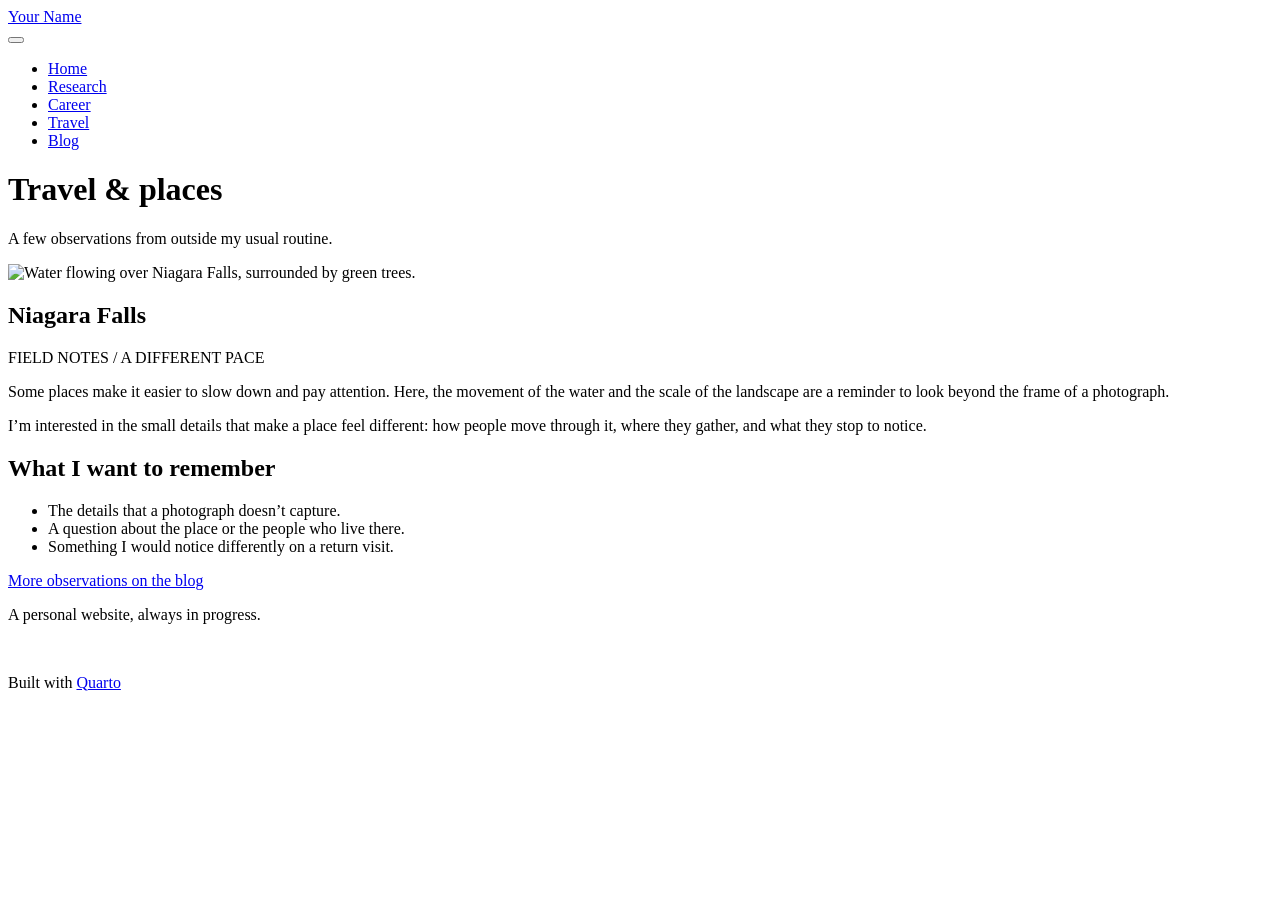
==== docs/experience.html @ 8e3be335 "Blog --> volunteering Travel --> leadership" ====
<!DOCTYPE html>
<html xmlns="http://www.w3.org/1999/xhtml" lang="en" xml:lang="en"><head>

<meta charset="utf-8">
<meta name="generator" content="quarto-1.10.18">

<meta name="viewport" content="width=device-width, initial-scale=1.0, user-scalable=yes">


<title>Travel &amp; places – Your Name</title>
<style>
/* Default styles provided by pandoc.
** See https://pandoc.org/MANUAL.html#variables-for-html for config info.
*/
span.smallcaps{font-variant: small-caps;}
div.columns{display: flex; gap: 1.5em;}
div.column{flex: auto;}
@media screen {
div.columns{gap: min(4vw, 1.5em);}
div.column{overflow-x: auto;}
}
div.hanging-indent{margin-left: 1.5em; text-indent: -1.5em;}
ul.task-list{list-style: none;}
ul.task-list li input[type="checkbox"] {
  width: 0.8em;
  margin: 0 0.8em 0.2em -1em; /* quarto-specific, see https://github.com/quarto-dev/quarto-cli/issues/4556 */ 
  vertical-align: middle;
}
</style>


<script src="site_libs/quarto-nav/quarto-nav.js"></script>
<script src="site_libs/quarto-nav/headroom.min.js"></script>
<script src="site_libs/clipboard/clipboard.min.js"></script>
<script src="site_libs/quarto-html/quarto.js" type="module"></script>
<script src="site_libs/quarto-html/tabsets/tabsets.js" type="module"></script>
<script src="site_libs/quarto-html/popper.min.js"></script>
<script src="site_libs/quarto-html/tippy.umd.min.js"></script>
<link href="site_libs/quarto-html/tippy.css" rel="stylesheet">
<link href="site_libs/quarto-html/quarto-syntax-highlighting-64a204ab8560d761af7679ceaba22944.css" rel="stylesheet" id="quarto-text-highlighting-styles">
<script src="site_libs/bootstrap/bootstrap.min.js"></script>
<link href="site_libs/bootstrap/bootstrap-icons.css" rel="stylesheet">
<link href="site_libs/bootstrap/bootstrap-705b020dde8fb86b14b8b2ad13792451.min.css" rel="stylesheet" append-hash="true" id="quarto-bootstrap" data-mode="light">
<script id="quarto-search-options" type="application/json">{
  "language": {
    "search-no-results-text": "No results",
    "search-matching-documents-text": "matching documents",
    "search-copy-link-title": "Copy link to search",
    "search-hide-matches-text": "Hide additional matches",
    "search-more-match-text": "more match in this document",
    "search-more-matches-text": "more matches in this document",
    "search-clear-button-title": "Clear",
    "search-text-placeholder": "",
    "search-detached-cancel-button-title": "Cancel",
    "search-submit-button-title": "Submit",
    "search-label": "Search"
  }
}</script>


<link rel="stylesheet" href="./_design/styles.css">
</head>

<body class="nav-fixed fullcontent quarto-light">

<div id="quarto-search-results"></div>
  <header id="quarto-header" class="headroom fixed-top">
    <nav class="navbar navbar-expand-lg " data-bs-theme="dark">
      <div class="navbar-container container-fluid">
      <div class="navbar-brand-container mx-auto">
    <a class="navbar-brand" href="./index.html">
    <span class="navbar-title">Your Name</span>
    </a>
  </div>
          <button class="navbar-toggler" type="button" data-bs-toggle="collapse" data-bs-target="#navbarCollapse" aria-controls="navbarCollapse" role="menu" aria-expanded="false" aria-label="Toggle navigation" onclick="if (window.quartoToggleHeadroom) { window.quartoToggleHeadroom(); }">
  <span class="navbar-toggler-icon"></span>
</button>
          <div class="collapse navbar-collapse" id="navbarCollapse">
            <ul class="navbar-nav navbar-nav-scroll me-auto">
  <li class="nav-item">
    <a class="nav-link" href="./index.html"> 
<span class="menu-text">Home</span></a>
  </li>  
  <li class="nav-item">
    <a class="nav-link" href="./research.html"> 
<span class="menu-text">Research</span></a>
  </li>  
  <li class="nav-item">
    <a class="nav-link" href="./career.html"> 
<span class="menu-text">Career</span></a>
  </li>  
  <li class="nav-item">
    <a class="nav-link active" href="./travel.html" aria-current="page"> 
<span class="menu-text">Travel</span></a>
  </li>  
  <li class="nav-item">
    <a class="nav-link" href="./blog.html"> 
<span class="menu-text">Blog</span></a>
  </li>  
</ul>
          </div> <!-- /navcollapse -->
            <div class="quarto-navbar-tools">
</div>
      </div> <!-- /container-fluid -->
    </nav>
</header>
<!-- content -->
<div id="quarto-content" class="quarto-container page-columns page-rows-contents page-layout-article page-navbar">
<!-- sidebar -->
<!-- margin-sidebar -->
    
<!-- main -->
<main class="content" id="quarto-document-content">

<header id="title-block-header" class="quarto-title-block default">
<div class="quarto-title">
<h1 class="title">Travel &amp; places</h1>
<p class="subtitle lead">A few observations from outside my usual routine.</p>
</div>



<div class="quarto-title-meta">

    
  
    
  </div>
  


</header>


<!-- TRAVEL: replace the image, location, and short reflection with your own. -->
<p><img src="images/travel.jpg" class="travel-photo img-fluid" alt="Water flowing over Niagara Falls, surrounded by green trees."></p>
<section id="niagara-falls" class="level2">
<h2 data-anchor-id="niagara-falls">Niagara Falls</h2>
<p><span class="project-label">FIELD NOTES / A DIFFERENT PACE</span></p>
<p>Some places make it easier to slow down and pay attention. Here, the movement of the water and the scale of the landscape are a reminder to look beyond the frame of a photograph.</p>
<p>I’m interested in the small details that make a place feel different: how people move through it, where they gather, and what they stop to notice.</p>
</section>
<section id="what-i-want-to-remember" class="level2">
<h2 data-anchor-id="what-i-want-to-remember">What I want to remember</h2>
<ul>
<li>The details that a photograph doesn’t capture.</li>
<li>A question about the place or the people who live there.</li>
<li>Something I would notice differently on a return visit.</li>
</ul>
<!-- Add another place by copying the image and heading pattern above. -->
<p><a href="./blog.html">More observations on the blog</a></p>


</section>

</main> <!-- /main -->
<script id="quarto-html-after-body" type="application/javascript">
  window.document.addEventListener("DOMContentLoaded", function (event) {
    const isCodeAnnotation = (el) => {
      for (const clz of el.classList) {
        if (clz.startsWith('code-annotation-')) {                     
          return true;
        }
      }
      return false;
    }
    const onCopySuccess = function(e) {
      // button target
      const button = e.trigger;
      // don't keep focus
      button.blur();
      // flash "checked"
      button.classList.add('code-copy-button-checked');
      var currentTitle = button.getAttribute("title");
      button.setAttribute("title", "Copied!");
      let tooltip;
      if (window.bootstrap) {
        button.setAttribute("data-bs-toggle", "tooltip");
        button.setAttribute("data-bs-placement", "left");
        button.setAttribute("data-bs-title", "Copied!");
        tooltip = new bootstrap.Tooltip(button, 
          { trigger: "manual", 
            customClass: "code-copy-button-tooltip",
            offset: [0, -8]});
        tooltip.show();    
      }
      setTimeout(function() {
        if (tooltip) {
          tooltip.hide();
          button.removeAttribute("data-bs-title");
          button.removeAttribute("data-bs-toggle");
          button.removeAttribute("data-bs-placement");
        }
        button.setAttribute("title", currentTitle);
        button.classList.remove('code-copy-button-checked');
      }, 1000);
      // clear code selection
      e.clearSelection();
    }
    const getTextToCopy = function(trigger) {
      const outerScaffold = trigger.parentElement.cloneNode(true);
      const codeEl = outerScaffold.querySelector('code');
      for (const childEl of codeEl.children) {
        if (isCodeAnnotation(childEl)) {
          childEl.remove();
        }
      }
      return codeEl.innerText;
    }
    const clipboard = new window.ClipboardJS('.code-copy-button:not([data-in-quarto-modal])', {
      text: getTextToCopy
    });
    clipboard.on('success', onCopySuccess);
    if (window.document.getElementById('quarto-embedded-source-code-modal')) {
      const clipboardModal = new window.ClipboardJS('.code-copy-button[data-in-quarto-modal]', {
        text: getTextToCopy,
        container: window.document.getElementById('quarto-embedded-source-code-modal')
      });
      clipboardModal.on('success', onCopySuccess);
    }
      var localhostRegex = new RegExp(/^(?:http|https):\/\/localhost\:?[0-9]*\//);
      var mailtoRegex = new RegExp(/^mailto:/);
        var filterRegex = new RegExp('/' + window.location.host + '/');
      var isInternal = (href) => {
          return filterRegex.test(href) || localhostRegex.test(href) || mailtoRegex.test(href);
      }
      // Inspect non-navigation links and adorn them if external
     var links = window.document.querySelectorAll('a[href]:not(.nav-link):not(.navbar-brand):not(.toc-action):not(.sidebar-link):not(.sidebar-item-toggle):not(.pagination-link):not(.no-external):not([aria-hidden]):not(.dropdown-item):not(.quarto-navigation-tool):not(.about-link)');
      for (var i=0; i<links.length; i++) {
        const link = links[i];
        if (!isInternal(link.href)) {
          // undo the damage that might have been done by quarto-nav.js in the case of
          // links that we want to consider external
          if (link.dataset.originalHref !== undefined) {
            link.href = link.dataset.originalHref;
          }
            // target, if specified
            link.setAttribute("target", "_blank");
            if (link.getAttribute("rel") === null) {
              link.setAttribute("rel", "noopener");
            }
        }
      }
    function tippyHover(el, contentFn, onTriggerFn, onUntriggerFn) {
      const config = {
        allowHTML: true,
        maxWidth: 500,
        delay: 100,
        arrow: false,
        appendTo: function(el) {
            return el.parentElement;
        },
        interactive: true,
        interactiveBorder: 10,
        theme: 'quarto',
        placement: 'bottom-start',
      };
      if (contentFn) {
        config.content = contentFn;
      }
      if (onTriggerFn) {
        config.onTrigger = onTriggerFn;
      }
      if (onUntriggerFn) {
        config.onUntrigger = onUntriggerFn;
      }
      window.tippy(el, config); 
    }
    const noterefs = window.document.querySelectorAll('a[role="doc-noteref"]');
    for (var i=0; i<noterefs.length; i++) {
      const ref = noterefs[i];
      tippyHover(ref, function() {
        // use id or data attribute instead here
        let href = ref.getAttribute('data-footnote-href') || ref.getAttribute('href');
        try { href = new URL(href).hash; } catch {}
        const id = href.replace(/^#\/?/, "");
        const note = window.document.getElementById(id);
        if (note) {
          return note.innerHTML;
        } else {
          return "";
        }
      });
    }
    const xrefs = window.document.querySelectorAll('a.quarto-xref');
    const processXRef = (id, note) => {
      // Strip column container classes
      const stripColumnClz = (el) => {
        el.classList.remove("page-full", "page-columns");
        if (el.children) {
          for (const child of el.children) {
            stripColumnClz(child);
          }
        }
      }
      stripColumnClz(note)
      if (id === null || id.startsWith('sec-')) {
        // Special case sections, only their first couple elements
        const container = document.createElement("div");
        if (note.children && note.children.length > 2) {
          container.appendChild(note.children[0].cloneNode(true));
          for (let i = 1; i < note.children.length; i++) {
            const child = note.children[i];
            if (child.tagName === "P" && child.innerText === "") {
              continue;
            } else {
              container.appendChild(child.cloneNode(true));
              break;
            }
          }
          if (window.Quarto?.typesetMath) {
            window.Quarto.typesetMath(container);
          }
          return container.innerHTML
        } else {
          if (window.Quarto?.typesetMath) {
            window.Quarto.typesetMath(note);
          }
          return note.innerHTML;
        }
      } else {
        // Remove any anchor links if they are present
        const anchorLink = note.querySelector('a.anchorjs-link');
        if (anchorLink) {
          anchorLink.remove();
        }
        if (window.Quarto?.typesetMath) {
          window.Quarto.typesetMath(note);
        }
        if (note.classList.contains("callout")) {
          return note.outerHTML;
        } else {
          return note.innerHTML;
        }
      }
    }
    for (var i=0; i<xrefs.length; i++) {
      const xref = xrefs[i];
      tippyHover(xref, undefined, function(instance) {
        instance.disable();
        let url = xref.getAttribute('href');
        let hash = undefined; 
        if (url.startsWith('#')) {
          hash = url;
        } else {
          try { hash = new URL(url).hash; } catch {}
        }
        if (hash) {
          const id = hash.replace(/^#\/?/, "");
          const note = window.document.getElementById(id);
          if (note !== null) {
            try {
              const html = processXRef(id, note.cloneNode(true));
              instance.setContent(html);
            } finally {
              instance.enable();
              instance.show();
            }
          } else {
            // See if we can fetch this
            fetch(url.split('#')[0])
            .then(res => res.text())
            .then(html => {
              const parser = new DOMParser();
              const htmlDoc = parser.parseFromString(html, "text/html");
              const note = htmlDoc.getElementById(id);
              if (note !== null) {
                const html = processXRef(id, note);
                instance.setContent(html);
              } 
            }).finally(() => {
              instance.enable();
              instance.show();
            });
          }
        } else {
          // See if we can fetch a full url (with no hash to target)
          // This is a special case and we should probably do some content thinning / targeting
          fetch(url)
          .then(res => res.text())
          .then(html => {
            const parser = new DOMParser();
            const htmlDoc = parser.parseFromString(html, "text/html");
            const note = htmlDoc.querySelector('main.content');
            if (note !== null) {
              // This should only happen for chapter cross references
              // (since there is no id in the URL)
              // remove the first header
              if (note.children.length > 0 && note.children[0].tagName === "HEADER") {
                note.children[0].remove();
              }
              const html = processXRef(null, note);
              instance.setContent(html);
            } 
          }).finally(() => {
            instance.enable();
            instance.show();
          });
        }
      }, function(instance) {
      });
    }
        let selectedAnnoteEl;
        const selectorForAnnotation = ( cell, annotation) => {
          let cellAttr = 'data-code-cell="' + cell + '"';
          let lineAttr = 'data-code-annotation="' +  annotation + '"';
          const selector = 'span[' + cellAttr + '][' + lineAttr + ']';
          return selector;
        }
        const selectCodeLines = (annoteEl) => {
          const doc = window.document;
          const targetCell = annoteEl.getAttribute("data-target-cell");
          const targetAnnotation = annoteEl.getAttribute("data-target-annotation");
          const annoteSpan = window.document.querySelector(selectorForAnnotation(targetCell, targetAnnotation));
          const lines = annoteSpan.getAttribute("data-code-lines").split(",");
          const lineIds = lines.map((line) => {
            return targetCell + "-" + line;
          })
          let top = null;
          let height = null;
          let parent = null;
          if (lineIds.length > 0) {
              //compute the position of the single el (top and bottom and make a div)
              const el = window.document.getElementById(lineIds[0]);
              top = el.offsetTop;
              height = el.offsetHeight;
              parent = el.parentElement.parentElement;
            if (lineIds.length > 1) {
              const lastEl = window.document.getElementById(lineIds[lineIds.length - 1]);
              const bottom = lastEl.offsetTop + lastEl.offsetHeight;
              height = bottom - top;
            }
            if (top !== null && height !== null && parent !== null) {
              // cook up a div (if necessary) and position it 
              let div = window.document.getElementById("code-annotation-line-highlight");
              if (div === null) {
                div = window.document.createElement("div");
                div.setAttribute("id", "code-annotation-line-highlight");
                div.style.position = 'absolute';
                parent.appendChild(div);
              }
              div.style.top = top - 2 + "px";
              div.style.height = height + 4 + "px";
              div.style.left = 0;
              let gutterDiv = window.document.getElementById("code-annotation-line-highlight-gutter");
              if (gutterDiv === null) {
                gutterDiv = window.document.createElement("div");
                gutterDiv.setAttribute("id", "code-annotation-line-highlight-gutter");
                gutterDiv.style.position = 'absolute';
                const codeCell = window.document.getElementById(targetCell);
                const gutter = codeCell.querySelector('.code-annotation-gutter');
                gutter.appendChild(gutterDiv);
              }
              gutterDiv.style.top = top - 2 + "px";
              gutterDiv.style.height = height + 4 + "px";
            }
            selectedAnnoteEl = annoteEl;
          }
        };
        const unselectCodeLines = () => {
          const elementsIds = ["code-annotation-line-highlight", "code-annotation-line-highlight-gutter"];
          elementsIds.forEach((elId) => {
            const div = window.document.getElementById(elId);
            if (div) {
              div.remove();
            }
          });
          selectedAnnoteEl = undefined;
        };
          // Handle positioning of the toggle
      window.addEventListener(
        "resize",
        throttle(() => {
          elRect = undefined;
          if (selectedAnnoteEl) {
            selectCodeLines(selectedAnnoteEl);
          }
        }, 10)
      );
      function throttle(fn, ms) {
      let throttle = false;
      let timer;
        return (...args) => {
          if(!throttle) { // first call gets through
              fn.apply(this, args);
              throttle = true;
          } else { // all the others get throttled
              if(timer) clearTimeout(timer); // cancel #2
              timer = setTimeout(() => {
                fn.apply(this, args);
                timer = throttle = false;
              }, ms);
          }
        };
      }
        // Attach click handler to the DT
        const annoteDls = window.document.querySelectorAll('dt[data-target-cell]');
        for (const annoteDlNode of annoteDls) {
          annoteDlNode.addEventListener('click', (event) => {
            const clickedEl = event.target;
            if (clickedEl !== selectedAnnoteEl) {
              unselectCodeLines();
              const activeEl = window.document.querySelector('dt[data-target-cell].code-annotation-active');
              if (activeEl) {
                activeEl.classList.remove('code-annotation-active');
              }
              selectCodeLines(clickedEl);
              clickedEl.classList.add('code-annotation-active');
            } else {
              // Unselect the line
              unselectCodeLines();
              clickedEl.classList.remove('code-annotation-active');
            }
          });
        }
    const findCites = (el) => {
      const parentEl = el.parentElement;
      if (parentEl) {
        const cites = parentEl.dataset.cites;
        if (cites) {
          return {
            el,
            cites: cites.split(' ')
          };
        } else {
          return findCites(el.parentElement)
        }
      } else {
        return undefined;
      }
    };
    var bibliorefs = window.document.querySelectorAll('a[role="doc-biblioref"]');
    for (var i=0; i<bibliorefs.length; i++) {
      const ref = bibliorefs[i];
      const citeInfo = findCites(ref);
      if (citeInfo) {
        tippyHover(citeInfo.el, function() {
          var popup = window.document.createElement('div');
          citeInfo.cites.forEach(function(cite) {
            var citeDiv = window.document.createElement('div');
            citeDiv.classList.add('hanging-indent');
            citeDiv.classList.add('csl-entry');
            var biblioDiv = window.document.getElementById('ref-' + cite);
            if (biblioDiv) {
              citeDiv.innerHTML = biblioDiv.innerHTML;
            }
            popup.appendChild(citeDiv);
          });
          return popup.innerHTML;
        });
      }
    }
  });
  </script>
</div> <!-- /content -->
<footer class="footer">
  <div class="nav-footer">
    <div class="nav-footer-left">
<p>A personal website, always in progress.</p>
</div>   
    <div class="nav-footer-center">
      &nbsp;
    </div>
    <div class="nav-footer-right">
<p>Built with <a href="https://quarto.org/">Quarto</a></p>
</div>
  </div>
</footer>




</body></html>
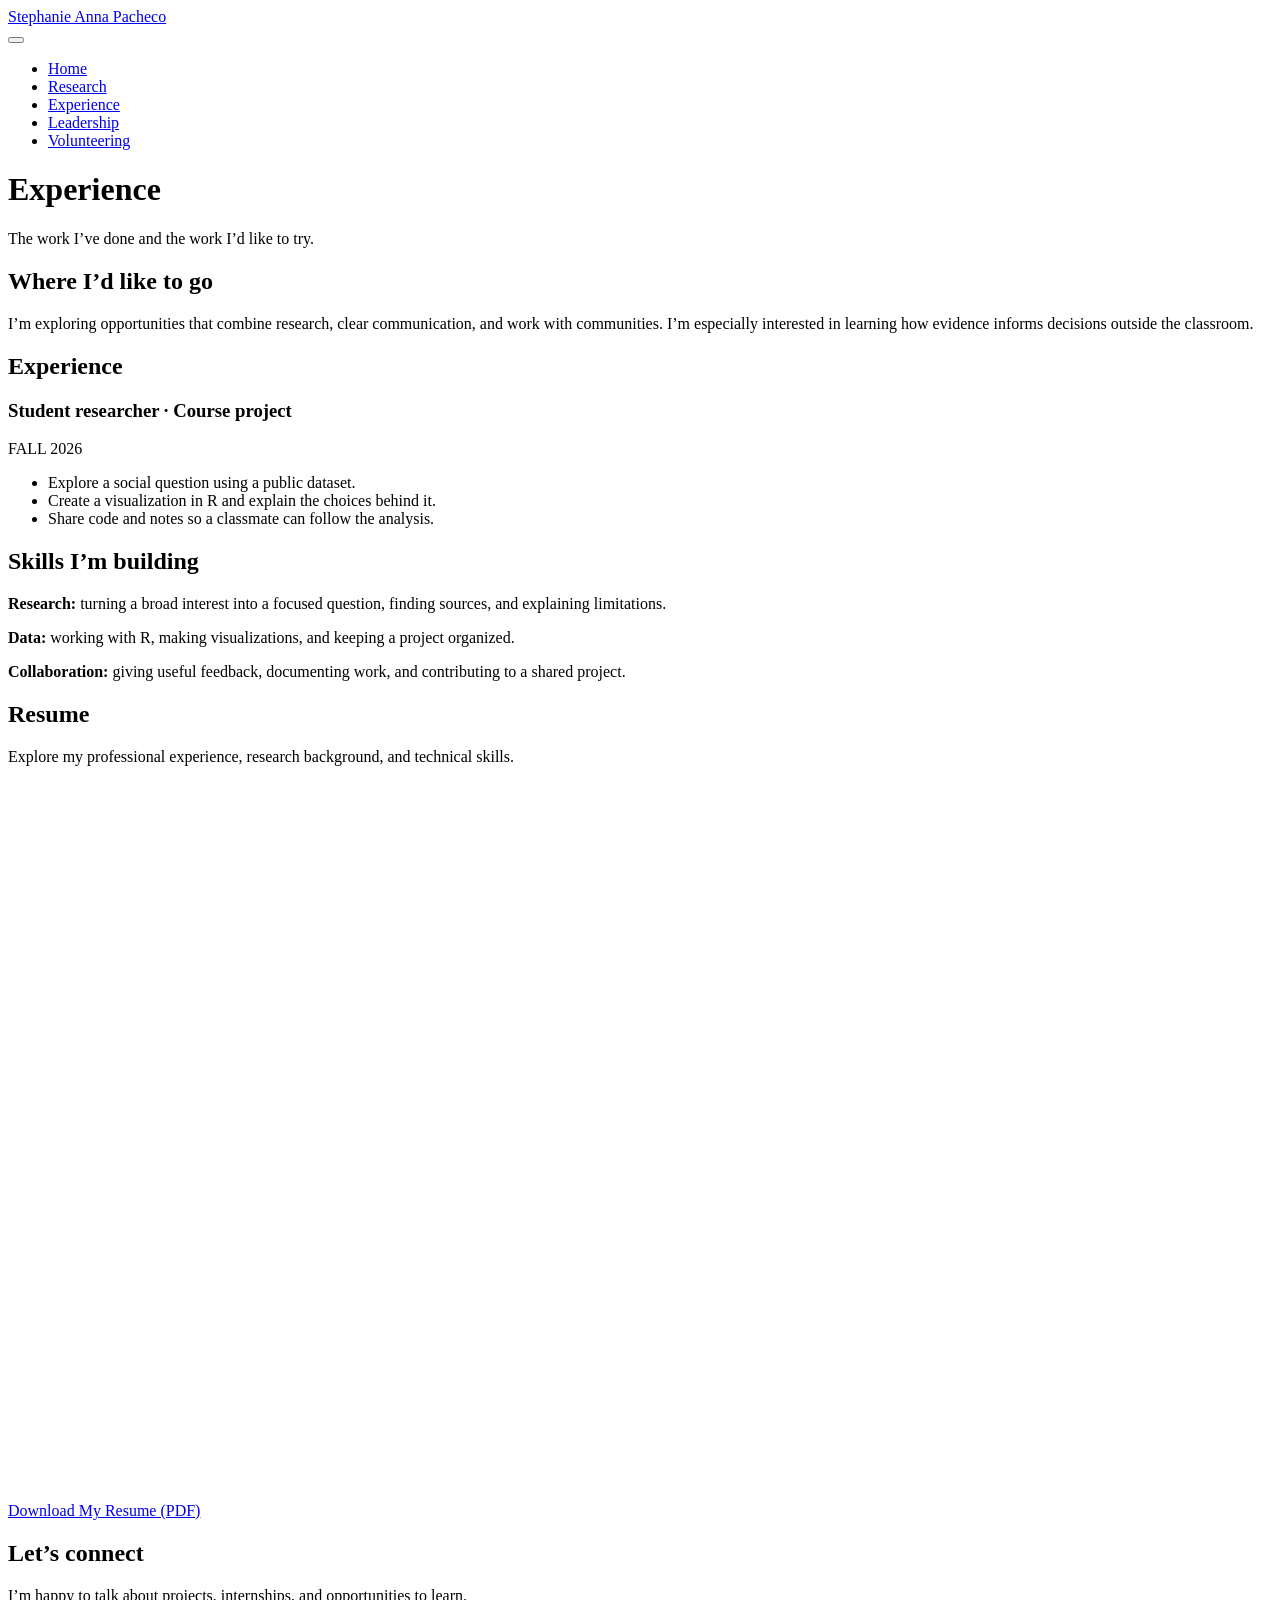
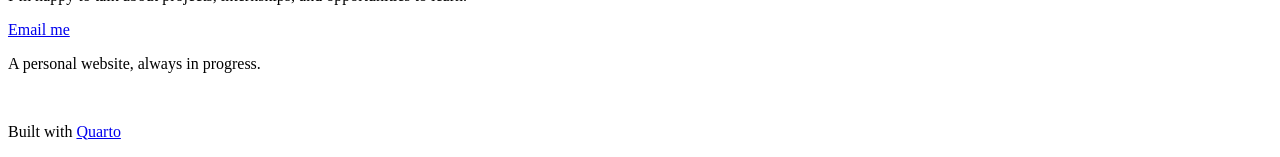
==== commit 2efed178: "Updates" ====
--- a/docs/experience.html
+++ b/docs/experience.html
@@ -7,7 +7,7 @@
 <meta name="viewport" content="width=device-width, initial-scale=1.0, user-scalable=yes">
 
 
-<title>Travel &amp; places – Your Name</title>
+<title>Experience – Stephanie Anna Pacheco</title>
 <style>
 /* Default styles provided by pandoc.
 ** See https://pandoc.org/MANUAL.html#variables-for-html for config info.
@@ -69,7 +69,7 @@
       <div class="navbar-container container-fluid">
       <div class="navbar-brand-container mx-auto">
     <a class="navbar-brand" href="./index.html">
-    <span class="navbar-title">Your Name</span>
+    <span class="navbar-title">Stephanie Anna Pacheco</span>
     </a>
   </div>
           <button class="navbar-toggler" type="button" data-bs-toggle="collapse" data-bs-target="#navbarCollapse" aria-controls="navbarCollapse" role="menu" aria-expanded="false" aria-label="Toggle navigation" onclick="if (window.quartoToggleHeadroom) { window.quartoToggleHeadroom(); }">
@@ -86,16 +86,16 @@
 <span class="menu-text">Research</span></a>
   </li>  
   <li class="nav-item">
-    <a class="nav-link" href="./career.html"> 
-<span class="menu-text">Career</span></a>
+    <a class="nav-link active" href="./experience.html" aria-current="page"> 
+<span class="menu-text">Experience</span></a>
   </li>  
   <li class="nav-item">
-    <a class="nav-link active" href="./travel.html" aria-current="page"> 
-<span class="menu-text">Travel</span></a>
+    <a class="nav-link" href="./leadership.html"> 
+<span class="menu-text">Leadership</span></a>
   </li>  
   <li class="nav-item">
-    <a class="nav-link" href="./blog.html"> 
-<span class="menu-text">Blog</span></a>
+    <a class="nav-link" href="./volunteering.html"> 
+<span class="menu-text">Volunteering</span></a>
   </li>  
 </ul>
           </div> <!-- /navcollapse -->
@@ -114,8 +114,8 @@
 
 <header id="title-block-header" class="quarto-title-block default">
 <div class="quarto-title">
-<h1 class="title">Travel &amp; places</h1>
-<p class="subtitle lead">A few observations from outside my usual routine.</p>
+<h1 class="title">Experience</h1>
+<p class="subtitle lead">The work I’ve done and the work I’d like to try.</p>
 </div>
 
 
@@ -132,23 +132,51 @@
 </header>
 
 
-<!-- TRAVEL: replace the image, location, and short reflection with your own. -->
-<p><img src="images/travel.jpg" class="travel-photo img-fluid" alt="Water flowing over Niagara Falls, surrounded by green trees."></p>
-<section id="niagara-falls" class="level2">
-<h2 data-anchor-id="niagara-falls">Niagara Falls</h2>
-<p><span class="project-label">FIELD NOTES / A DIFFERENT PACE</span></p>
-<p>Some places make it easier to slow down and pay attention. Here, the movement of the water and the scale of the landscape are a reminder to look beyond the frame of a photograph.</p>
-<p>I’m interested in the small details that make a place feel different: how people move through it, where they gather, and what they stop to notice.</p>
+<!-- CAREER: replace these examples with your own experience. Class and volunteer projects count. -->
+<section id="where-id-like-to-go" class="level2">
+<h2 data-anchor-id="where-id-like-to-go">Where I’d like to go</h2>
+<p>I’m exploring opportunities that combine research, clear communication, and work with communities. I’m especially interested in learning how evidence informs decisions outside the classroom.</p>
 </section>
-<section id="what-i-want-to-remember" class="level2">
-<h2 data-anchor-id="what-i-want-to-remember">What I want to remember</h2>
+<section id="experience" class="level2">
+<h2 data-anchor-id="experience">Experience</h2>
+<section id="student-researcher-course-project" class="level3">
+<h3 data-anchor-id="student-researcher-course-project">Student researcher · Course project</h3>
+<p><span class="project-label">FALL 2026</span></p>
 <ul>
-<li>The details that a photograph doesn’t capture.</li>
-<li>A question about the place or the people who live there.</li>
-<li>Something I would notice differently on a return visit.</li>
+<li>Explore a social question using a public dataset.</li>
+<li>Create a visualization in R and explain the choices behind it.</li>
+<li>Share code and notes so a classmate can follow the analysis.</li>
 </ul>
-<!-- Add another place by copying the image and heading pattern above. -->
-<p><a href="./blog.html">More observations on the blog</a></p>
+<!-- Add another role or volunteer project here if useful.
+     Use a heading for the role, then a date and 2–3 concrete contributions.
+     You do not need an internship to have useful experience to share. -->
+</section>
+</section>
+<section id="skills-im-building" class="level2">
+<h2 data-anchor-id="skills-im-building">Skills I’m building</h2>
+<p><strong>Research:</strong> turning a broad interest into a focused question, finding sources, and explaining limitations.</p>
+<p><strong>Data:</strong> working with R, making visualizations, and keeping a project organized.</p>
+<p><strong>Collaboration:</strong> giving useful feedback, documenting work, and contributing to a shared project.</p>
+<section id="resume">
+<h2>
+Resume
+</h2>
+<p>
+Explore my professional experience, research background, and technical skills.
+</p>
+<iframe src="assets/Stephanie Pacheco_Data_Analysis_Resume_2026.pdf" width="100%" height="700px" style="border: none;">
+</iframe>
+<p>
+<a href="assets/Stephanie Pacheco_Data_Analysis_Resume_2026.pdf" download=""> Download My Resume (PDF) </a>
+</p>
+</section>
+</section>
+<section id="lets-connect" class="level2">
+<h2 data-anchor-id="lets-connect">Let’s connect</h2>
+<p>I’m happy to talk about projects, internships, and opportunities to learn.</p>
+<p><a href="mailto:you@example.com">Email me</a></p>
+<!-- OPTIONAL: add your real LinkedIn address here, or remove this comment. -->
+<!-- OPTIONAL CV: create a files/ folder, add resume.pdf, then use [My resume](files/resume.pdf). -->
 
 
 </section>
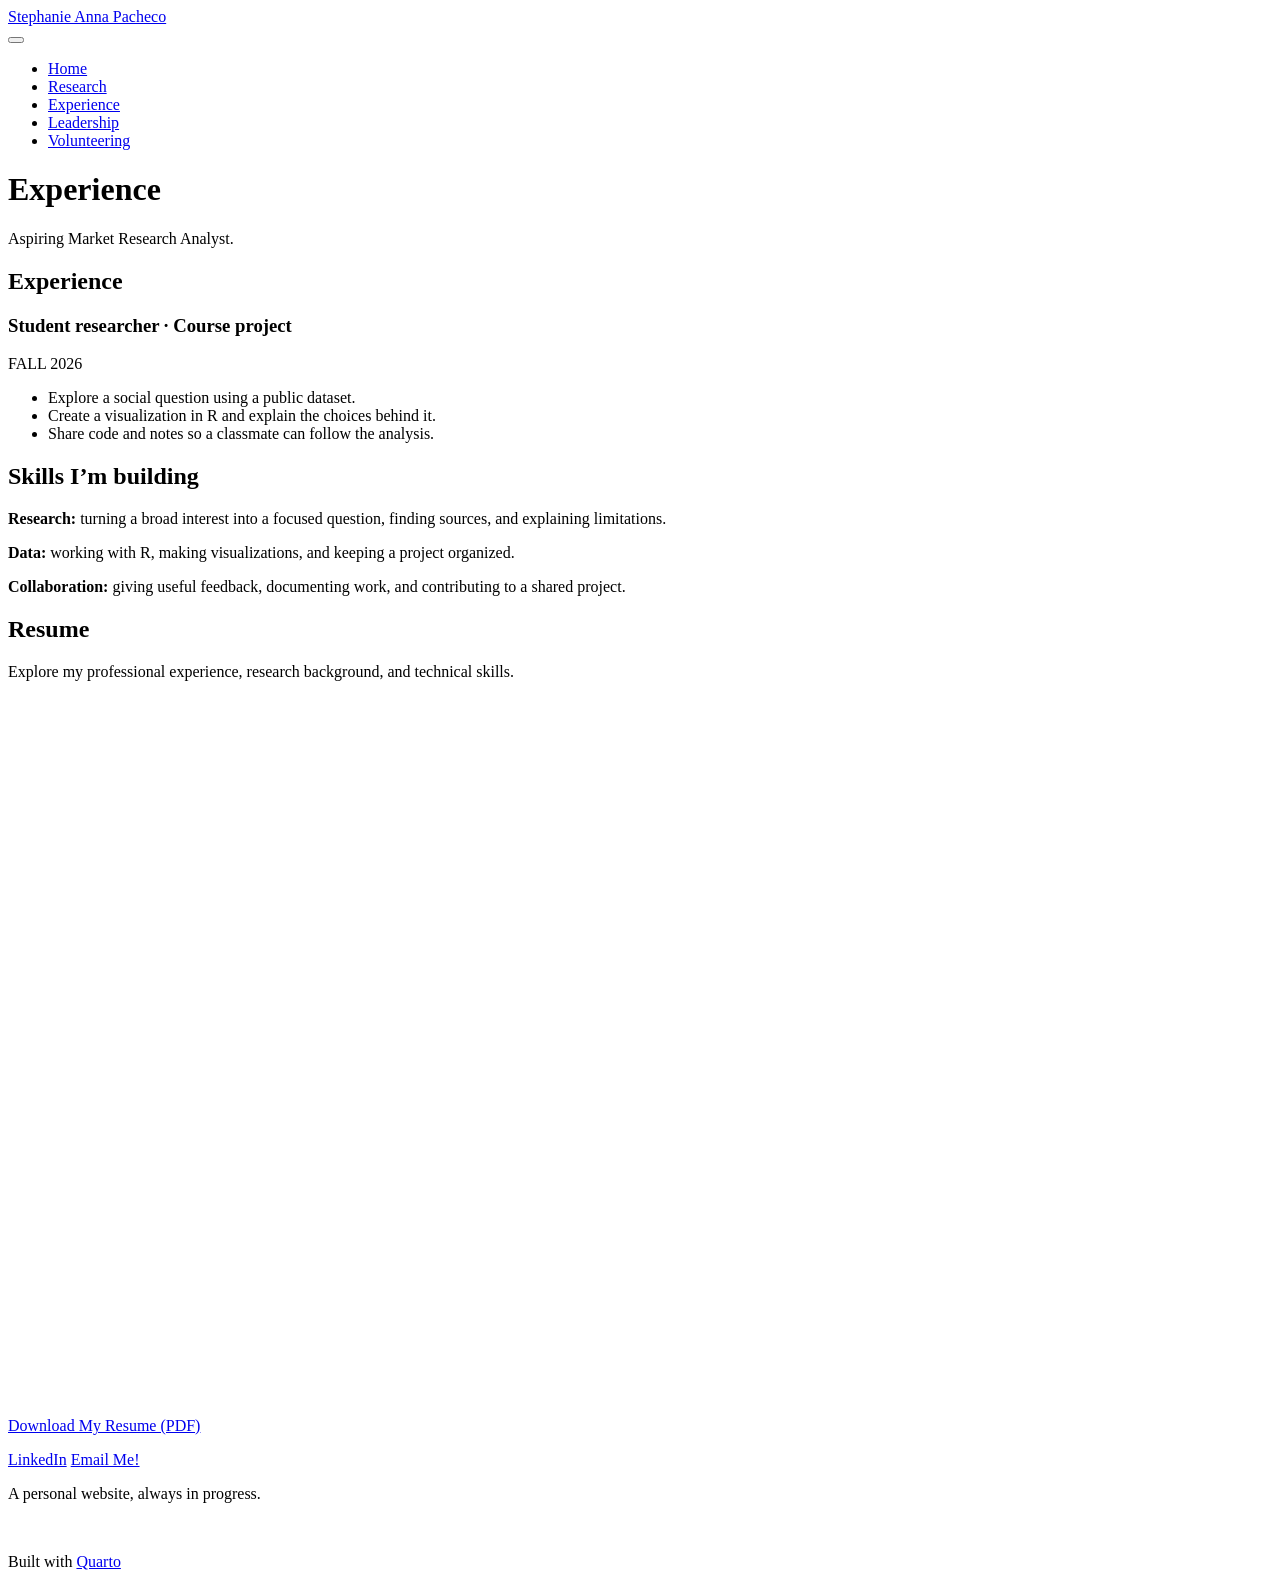
==== commit c79bb365: "Experience.qmd updated" ====
--- a/docs/experience.html
+++ b/docs/experience.html
@@ -115,7 +115,7 @@
 <header id="title-block-header" class="quarto-title-block default">
 <div class="quarto-title">
 <h1 class="title">Experience</h1>
-<p class="subtitle lead">The work I’ve done and the work I’d like to try.</p>
+<p class="subtitle lead">Aspiring Market Research Analyst.</p>
 </div>
 
 
@@ -132,11 +132,7 @@
 </header>
 
 
-<!-- CAREER: replace these examples with your own experience. Class and volunteer projects count. -->
-<section id="where-id-like-to-go" class="level2">
-<h2 data-anchor-id="where-id-like-to-go">Where I’d like to go</h2>
-<p>I’m exploring opportunities that combine research, clear communication, and work with communities. I’m especially interested in learning how evidence informs decisions outside the classroom.</p>
-</section>
+<!-- EXPERIENCE: replace these examples with your own experience. Class and volunteer projects count. -->
 <section id="experience" class="level2">
 <h2 data-anchor-id="experience">Experience</h2>
 <section id="student-researcher-course-project" class="level3">
@@ -164,17 +160,13 @@
 <p>
 Explore my professional experience, research background, and technical skills.
 </p>
-<iframe src="assets/Stephanie Pacheco_Data_Analysis_Resume_2026.pdf" width="100%" height="700px" style="border: none;">
+<iframe src="assets/Stephanie_Pacheco_Resume.pdf" width="100%" height="700px" style="border: none;">
 </iframe>
 <p>
-<a href="assets/Stephanie Pacheco_Data_Analysis_Resume_2026.pdf" download=""> Download My Resume (PDF) </a>
+<a href="assets/Stephanie_Pacheco_Resume.pdf" download=""> Download My Resume (PDF) </a>
 </p>
 </section>
-</section>
-<section id="lets-connect" class="level2">
-<h2 data-anchor-id="lets-connect">Let’s connect</h2>
-<p>I’m happy to talk about projects, internships, and opportunities to learn.</p>
-<p><a href="mailto:you@example.com">Email me</a></p>
+<p><a href="https://www.linkedin.com/in/stephanieapacheco/">LinkedIn</a> <a href="mailto:you@example.com">Email Me!</a></p>
 <!-- OPTIONAL: add your real LinkedIn address here, or remove this comment. -->
 <!-- OPTIONAL CV: create a files/ folder, add resume.pdf, then use [My resume](files/resume.pdf). -->
 
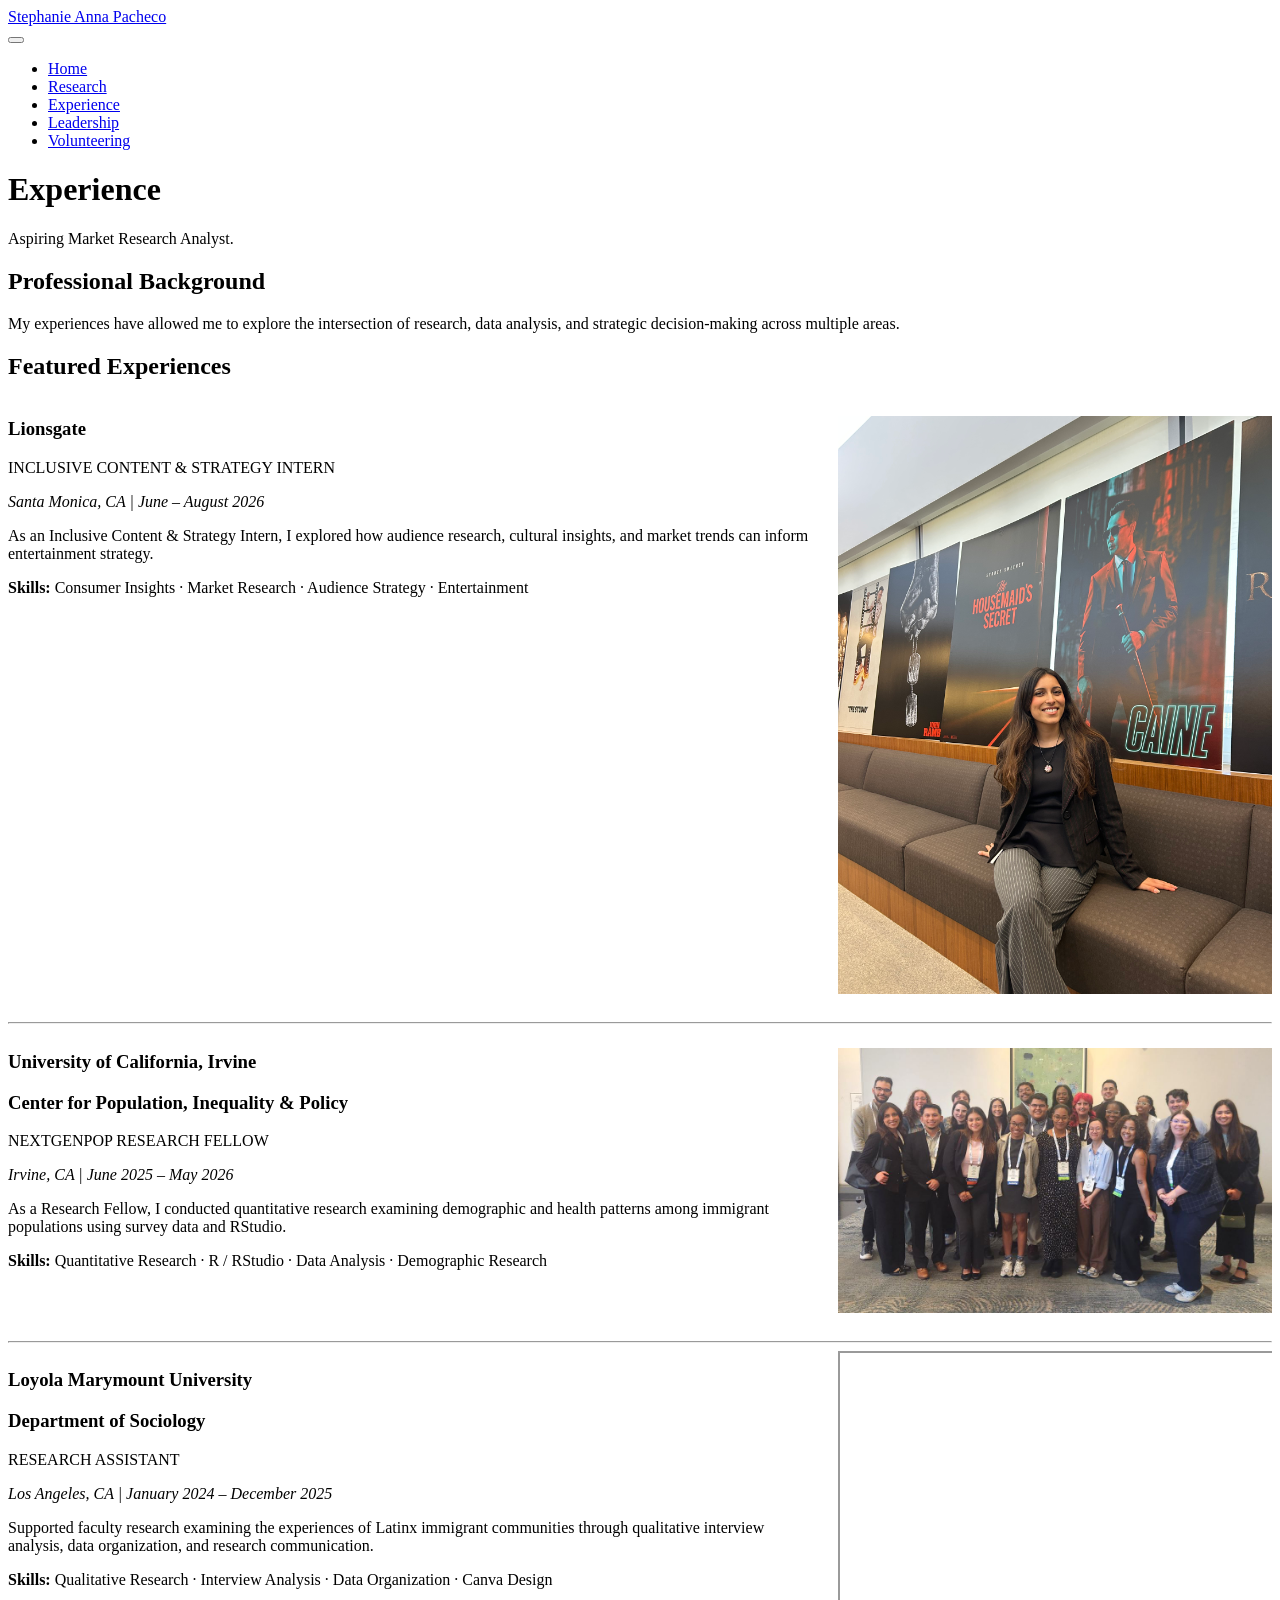
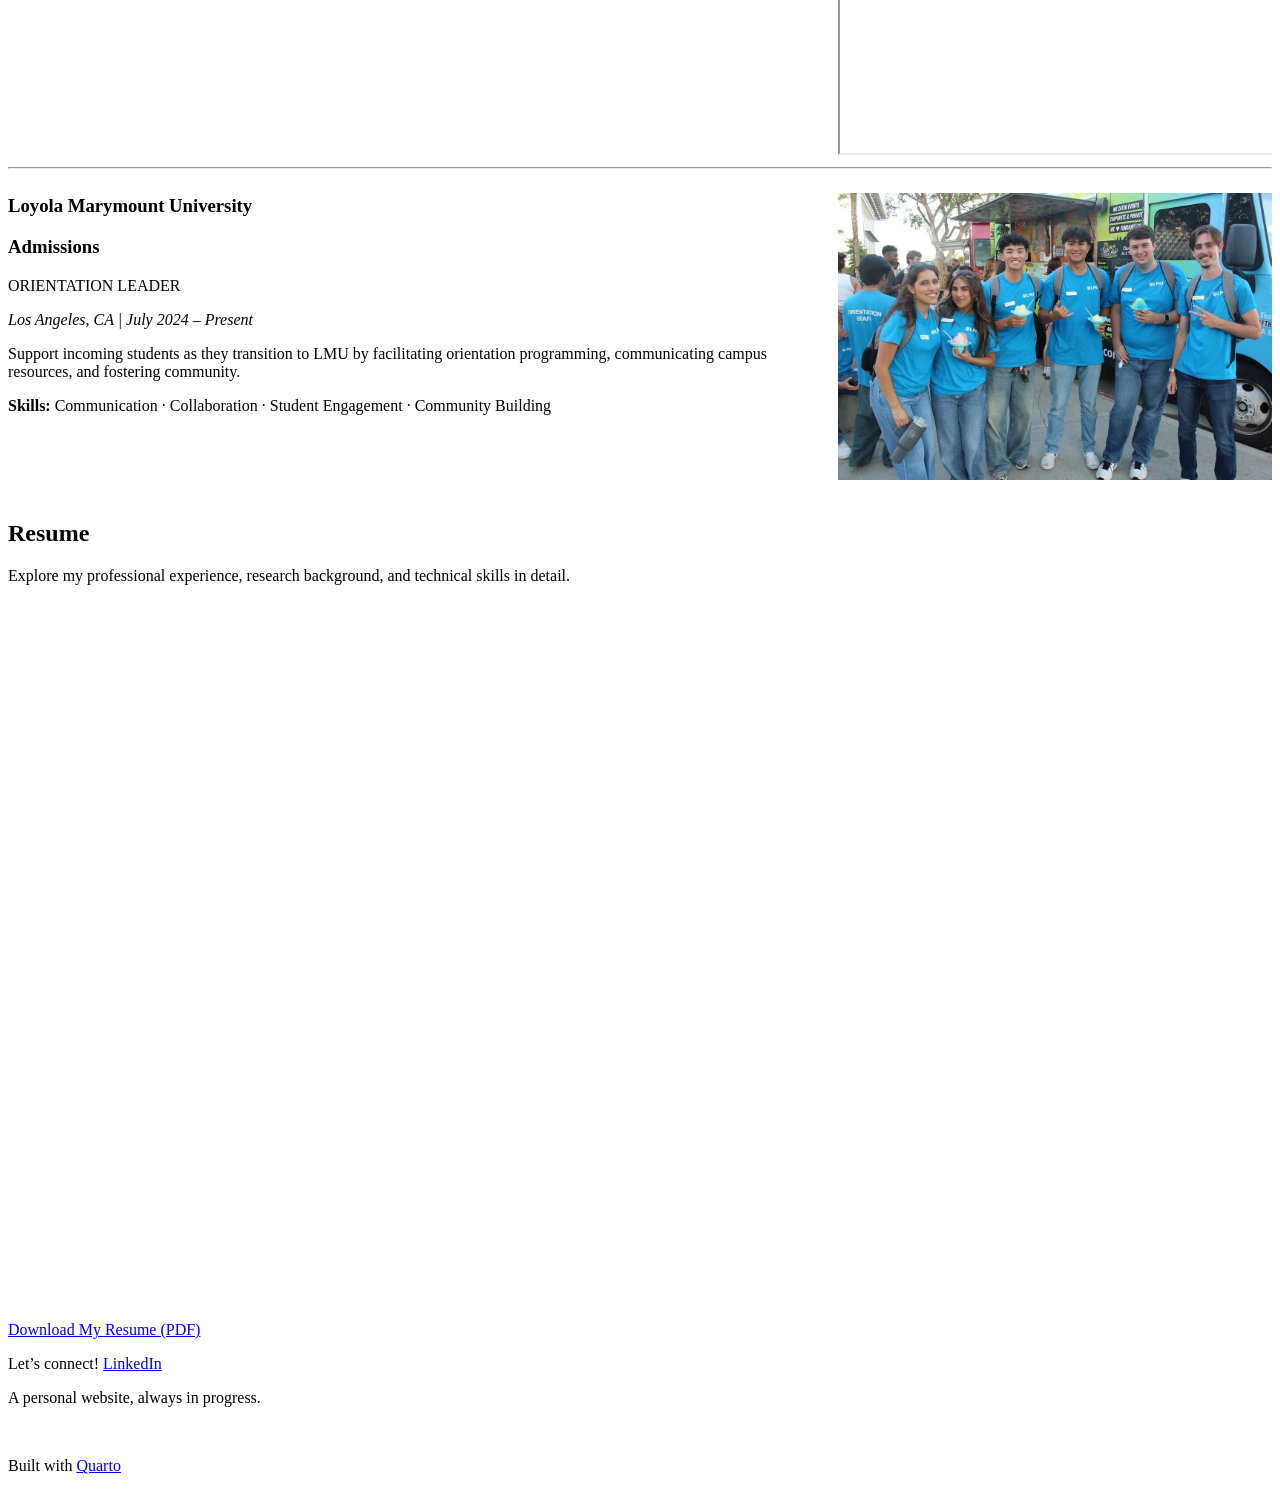
==== commit efd4056d: "experience.qmd updates" ====
--- a/docs/experience.html
+++ b/docs/experience.html
@@ -132,33 +132,83 @@
 </header>
 
 
-<!-- EXPERIENCE: replace these examples with your own experience. Class and volunteer projects count. -->
-<section id="experience" class="level2">
-<h2 data-anchor-id="experience">Experience</h2>
-<section id="student-researcher-course-project" class="level3">
-<h3 data-anchor-id="student-researcher-course-project">Student researcher · Course project</h3>
-<p><span class="project-label">FALL 2026</span></p>
-<ul>
-<li>Explore a social question using a public dataset.</li>
-<li>Create a visualization in R and explain the choices behind it.</li>
-<li>Share code and notes so a classmate can follow the analysis.</li>
-</ul>
-<!-- Add another role or volunteer project here if useful.
-     Use a heading for the role, then a date and 2–3 concrete contributions.
-     You do not need an internship to have useful experience to share. -->
-</section>
-</section>
-<section id="skills-im-building" class="level2">
-<h2 data-anchor-id="skills-im-building">Skills I’m building</h2>
-<p><strong>Research:</strong> turning a broad interest into a focused question, finding sources, and explaining limitations.</p>
-<p><strong>Data:</strong> working with R, making visualizations, and keeping a project organized.</p>
-<p><strong>Collaboration:</strong> giving useful feedback, documenting work, and contributing to a shared project.</p>
+<section id="professional-background" class="level2">
+<h2 data-anchor-id="professional-background">Professional Background</h2>
+<p>My experiences have allowed me to explore the intersection of research, data analysis, and strategic decision-making across multiple areas.</p>
+</section>
+<section id="featured-experiences" class="level2">
+<h2 data-anchor-id="featured-experiences">Featured Experiences</h2>
+<div class="columns">
+<div class="column" style="width:65%;">
+<section id="lionsgate" class="level3">
+<h3 data-anchor-id="lionsgate">Lionsgate</h3>
+<p><span class="project-label">INCLUSIVE CONTENT &amp; STRATEGY INTERN</span></p>
+<p><em>Santa Monica, CA | June – August 2026</em></p>
+<p>As an Inclusive Content &amp; Strategy Intern, I explored how audience research, cultural insights, and market trends can inform entertainment strategy.</p>
+<p><strong>Skills:</strong> Consumer Insights · Market Research · Audience Strategy · Entertainment</p>
+</section>
+</div><div class="column" style="width:35%;">
+<p><img src="images/lionsgate-internship.jpeg" class="rounded img-fluid" style="width:100.0%"></p>
+</div>
+</div>
+<hr>
+<div class="columns">
+<div class="column" style="width:65%;">
+<section id="university-of-california-irvine" class="level3">
+<h3 data-anchor-id="university-of-california-irvine">University of California, Irvine</h3>
+</section>
+<section id="center-for-population-inequality-policy" class="level3">
+<h3 data-anchor-id="center-for-population-inequality-policy">Center for Population, Inequality &amp; Policy</h3>
+<p><span class="project-label">NEXTGENPOP RESEARCH FELLOW</span></p>
+<p><em>Irvine, CA | June 2025 – May 2026</em></p>
+<p>As a Research Fellow, I conducted quantitative research examining demographic and health patterns among immigrant populations using survey data and RStudio.</p>
+<p><strong>Skills:</strong> Quantitative Research · R / RStudio · Data Analysis · Demographic Research</p>
+</section>
+</div><div class="column" style="width:35%;">
+<p><img src="images/nextgenpop-image.jpg" class="rounded img-fluid" style="width:100.0%"></p>
+</div>
+</div>
+<hr>
+<div class="columns">
+<div class="column" style="width:65%;">
+<section id="loyola-marymount-university" class="level3">
+<h3 data-anchor-id="loyola-marymount-university">Loyola Marymount University</h3>
+</section>
+<section id="department-of-sociology" class="level3">
+<h3 data-anchor-id="department-of-sociology">Department of Sociology</h3>
+<p><span class="project-label">RESEARCH ASSISTANT</span></p>
+<p><em>Los Angeles, CA | January 2024 – December 2025</em></p>
+<p>Supported faculty research examining the experiences of Latinx immigrant communities through qualitative interview analysis, data organization, and research communication.</p>
+<p><strong>Skills:</strong> Qualitative Research · Interview Analysis · Data Organization · Canva Design</p>
+</section>
+</div><div class="column" style="width:35%;">
+<iframe src="assets/2025_SOCL_Newsletter_Final.pdf" width="100%" height="400px">
+</iframe>
+</div>
+</div>
+<hr>
+<div class="columns">
+<div class="column" style="width:65%;">
+<section id="loyola-marymount-university-1" class="level3">
+<h3 data-anchor-id="loyola-marymount-university-1">Loyola Marymount University</h3>
+</section>
+<section id="admissions" class="level3">
+<h3 data-anchor-id="admissions">Admissions</h3>
+<p><span class="project-label">ORIENTATION LEADER</span></p>
+<p><em>Los Angeles, CA | July 2024 – Present</em></p>
+<p>Support incoming students as they transition to LMU by facilitating orientation programming, communicating campus resources, and fostering community.</p>
+<p><strong>Skills:</strong> Communication · Collaboration · Student Engagement · Community Building</p>
+</section>
+</div><div class="column" style="width:35%;">
+<p><img src="images/orientation-image.jpeg" class="rounded img-fluid" style="width:100.0%"></p>
+</div>
+</div>
 <section id="resume">
 <h2>
 Resume
 </h2>
 <p>
-Explore my professional experience, research background, and technical skills.
+Explore my professional experience, research background, and technical skills in detail.
 </p>
 <iframe src="assets/Stephanie_Pacheco_Resume.pdf" width="100%" height="700px" style="border: none;">
 </iframe>
@@ -166,9 +216,7 @@
 <a href="assets/Stephanie_Pacheco_Resume.pdf" download=""> Download My Resume (PDF) </a>
 </p>
 </section>
-<p><a href="https://www.linkedin.com/in/stephanieapacheco/">LinkedIn</a> <a href="mailto:you@example.com">Email Me!</a></p>
-<!-- OPTIONAL: add your real LinkedIn address here, or remove this comment. -->
-<!-- OPTIONAL CV: create a files/ folder, add resume.pdf, then use [My resume](files/resume.pdf). -->
+<p>Let’s connect! <a href="https://www.linkedin.com/in/stephanieapacheco/">LinkedIn</a></p>
 
 
 </section>
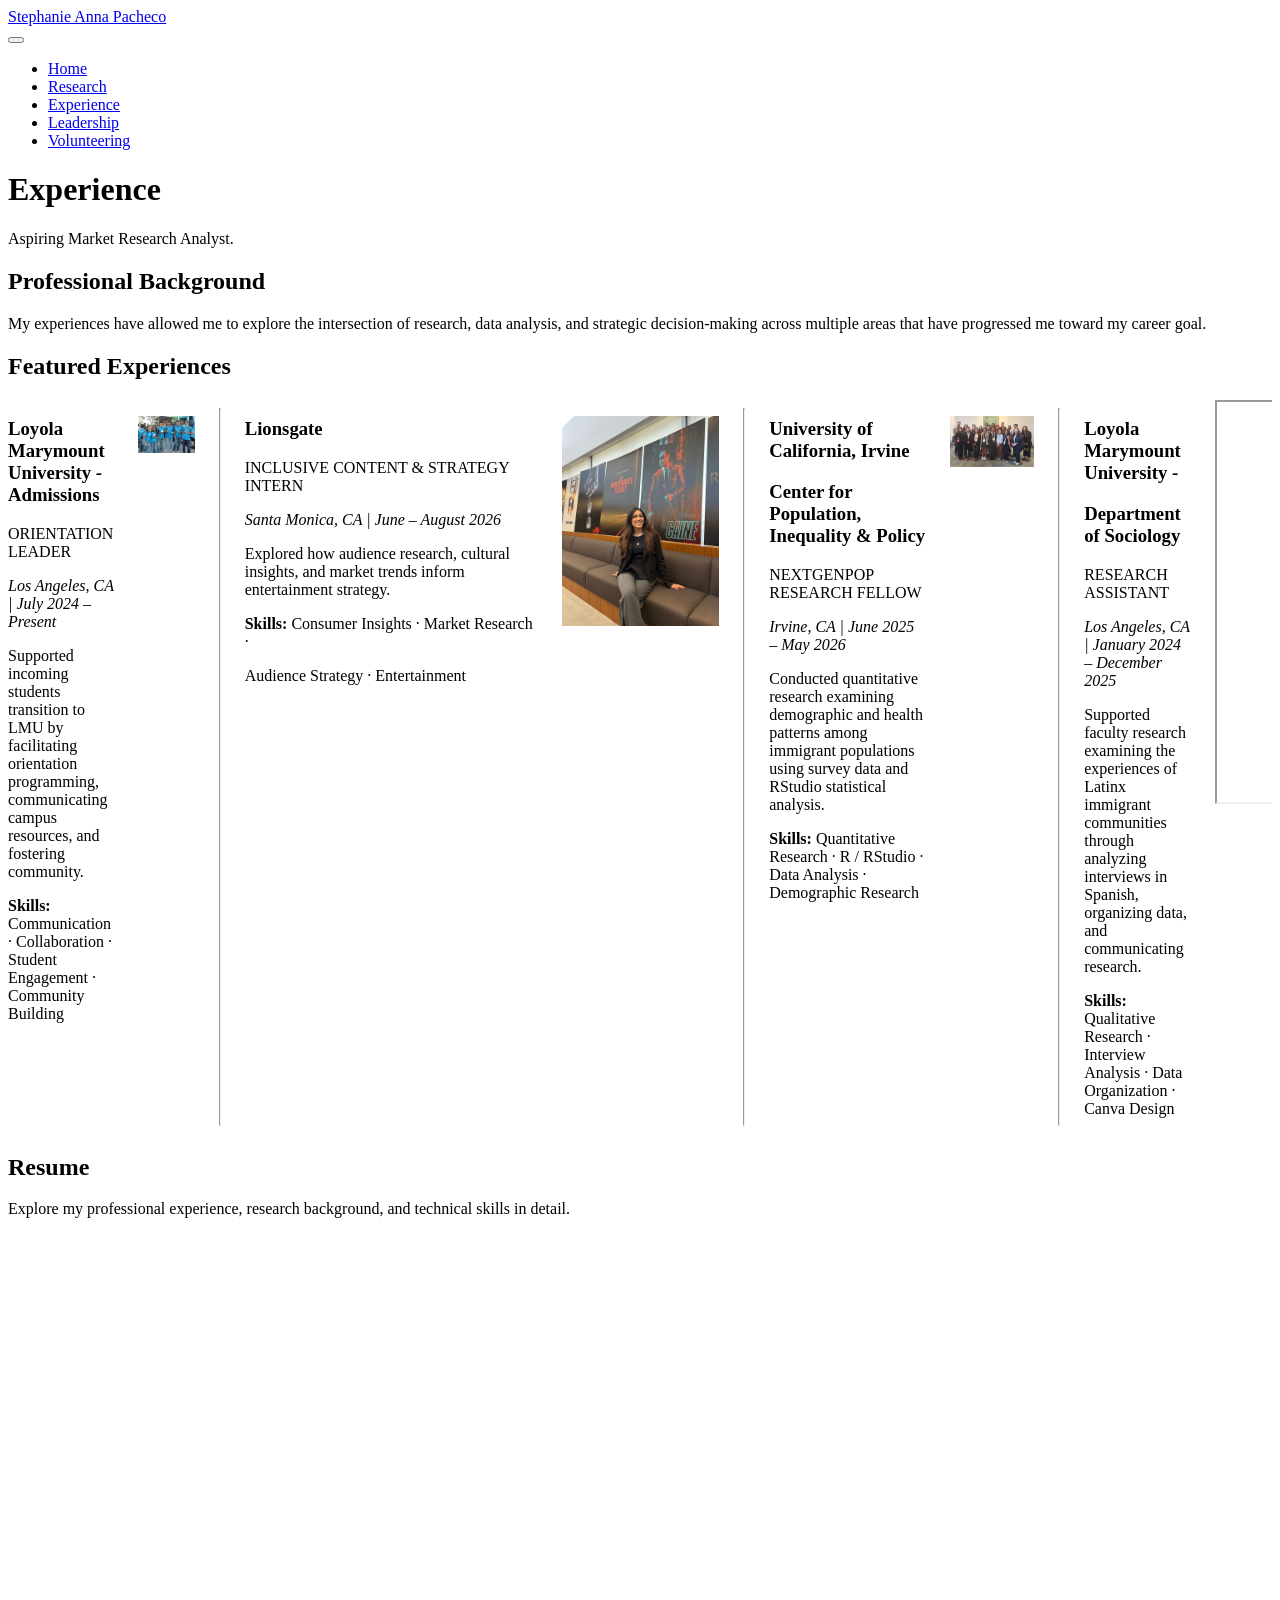
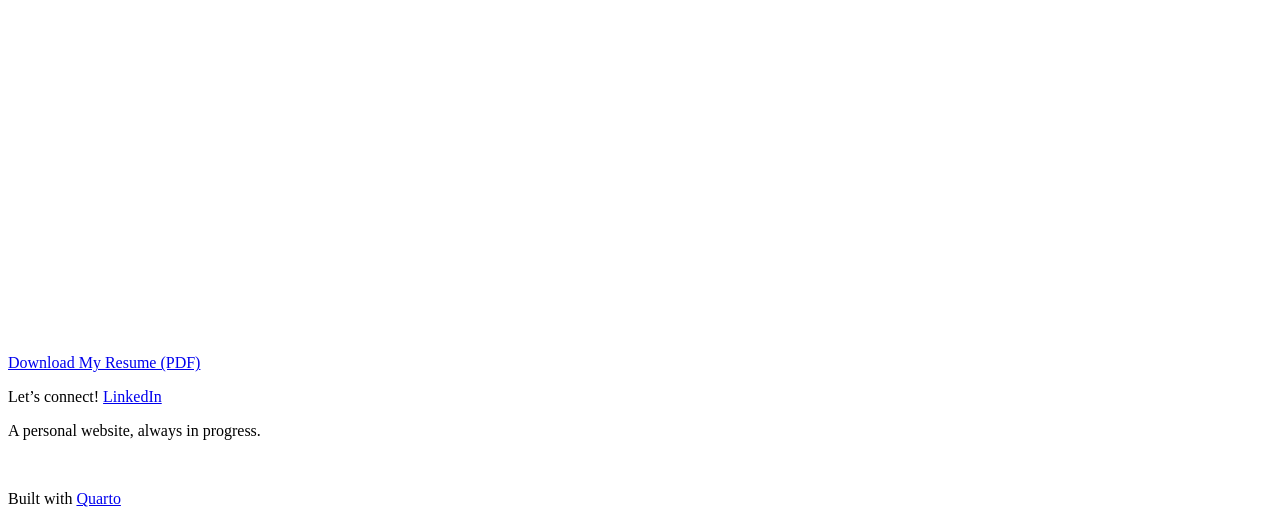
==== commit b3923656: "leadership.qmd updated" ====
--- a/docs/experience.html
+++ b/docs/experience.html
@@ -134,25 +134,35 @@
 
 <section id="professional-background" class="level2">
 <h2 data-anchor-id="professional-background">Professional Background</h2>
-<p>My experiences have allowed me to explore the intersection of research, data analysis, and strategic decision-making across multiple areas.</p>
+<p>My experiences have allowed me to explore the intersection of research, data analysis, and strategic decision-making across multiple areas that have progressed me toward my career goal.</p>
 </section>
 <section id="featured-experiences" class="level2">
 <h2 data-anchor-id="featured-experiences">Featured Experiences</h2>
 <div class="columns">
+<div class="column" style="width:65%;">
+<section id="loyola-marymount-university---admissions" class="level3">
+<h3 data-anchor-id="loyola-marymount-university---admissions">Loyola Marymount University - Admissions</h3>
+<p><span class="project-label">ORIENTATION LEADER</span></p>
+<p><em>Los Angeles, CA | July 2024 – Present</em></p>
+<p>Supported incoming students transition to LMU by facilitating orientation programming, communicating campus resources, and fostering community.</p>
+<p><strong>Skills:</strong> Communication · Collaboration · Student Engagement · Community Building</p>
+</section>
+</div><div class="column" style="width:35%;">
+<p><img src="images/orientation-image.jpeg" class="rounded img-fluid" style="width:100.0%"></p>
+</div><hr><div class="columns">
 <div class="column" style="width:65%;">
 <section id="lionsgate" class="level3">
 <h3 data-anchor-id="lionsgate">Lionsgate</h3>
 <p><span class="project-label">INCLUSIVE CONTENT &amp; STRATEGY INTERN</span></p>
 <p><em>Santa Monica, CA | June – August 2026</em></p>
-<p>As an Inclusive Content &amp; Strategy Intern, I explored how audience research, cultural insights, and market trends can inform entertainment strategy.</p>
-<p><strong>Skills:</strong> Consumer Insights · Market Research · Audience Strategy · Entertainment</p>
+<p>Explored how audience research, cultural insights, and market trends inform entertainment strategy.</p>
+<p><strong>Skills:</strong> Consumer Insights · Market Research ·</p>
+<p>Audience Strategy · Entertainment</p>
 </section>
 </div><div class="column" style="width:35%;">
 <p><img src="images/lionsgate-internship.jpeg" class="rounded img-fluid" style="width:100.0%"></p>
 </div>
-</div>
-<hr>
-<div class="columns">
+</div><hr><div class="columns">
 <div class="column" style="width:65%;">
 <section id="university-of-california-irvine" class="level3">
 <h3 data-anchor-id="university-of-california-irvine">University of California, Irvine</h3>
@@ -161,46 +171,28 @@
 <h3 data-anchor-id="center-for-population-inequality-policy">Center for Population, Inequality &amp; Policy</h3>
 <p><span class="project-label">NEXTGENPOP RESEARCH FELLOW</span></p>
 <p><em>Irvine, CA | June 2025 – May 2026</em></p>
-<p>As a Research Fellow, I conducted quantitative research examining demographic and health patterns among immigrant populations using survey data and RStudio.</p>
+<p>Conducted quantitative research examining demographic and health patterns among immigrant populations using survey data and RStudio statistical analysis.</p>
 <p><strong>Skills:</strong> Quantitative Research · R / RStudio · Data Analysis · Demographic Research</p>
 </section>
 </div><div class="column" style="width:35%;">
 <p><img src="images/nextgenpop-image.jpg" class="rounded img-fluid" style="width:100.0%"></p>
 </div>
-</div>
-<hr>
-<div class="columns">
+</div><hr><div class="columns">
 <div class="column" style="width:65%;">
-<section id="loyola-marymount-university" class="level3">
-<h3 data-anchor-id="loyola-marymount-university">Loyola Marymount University</h3>
+<section id="loyola-marymount-university--" class="level3">
+<h3 data-anchor-id="loyola-marymount-university--">Loyola Marymount University -</h3>
 </section>
 <section id="department-of-sociology" class="level3">
 <h3 data-anchor-id="department-of-sociology">Department of Sociology</h3>
 <p><span class="project-label">RESEARCH ASSISTANT</span></p>
 <p><em>Los Angeles, CA | January 2024 – December 2025</em></p>
-<p>Supported faculty research examining the experiences of Latinx immigrant communities through qualitative interview analysis, data organization, and research communication.</p>
+<p>Supported faculty research examining the experiences of Latinx immigrant communities through analyzing interviews in Spanish, organizing data, and communicating research.</p>
 <p><strong>Skills:</strong> Qualitative Research · Interview Analysis · Data Organization · Canva Design</p>
 </section>
 </div><div class="column" style="width:35%;">
 <iframe src="assets/2025_SOCL_Newsletter_Final.pdf" width="100%" height="400px">
 </iframe>
 </div>
-</div>
-<hr>
-<div class="columns">
-<div class="column" style="width:65%;">
-<section id="loyola-marymount-university-1" class="level3">
-<h3 data-anchor-id="loyola-marymount-university-1">Loyola Marymount University</h3>
-</section>
-<section id="admissions" class="level3">
-<h3 data-anchor-id="admissions">Admissions</h3>
-<p><span class="project-label">ORIENTATION LEADER</span></p>
-<p><em>Los Angeles, CA | July 2024 – Present</em></p>
-<p>Support incoming students as they transition to LMU by facilitating orientation programming, communicating campus resources, and fostering community.</p>
-<p><strong>Skills:</strong> Communication · Collaboration · Student Engagement · Community Building</p>
-</section>
-</div><div class="column" style="width:35%;">
-<p><img src="images/orientation-image.jpeg" class="rounded img-fluid" style="width:100.0%"></p>
 </div>
 </div>
 <section id="resume">
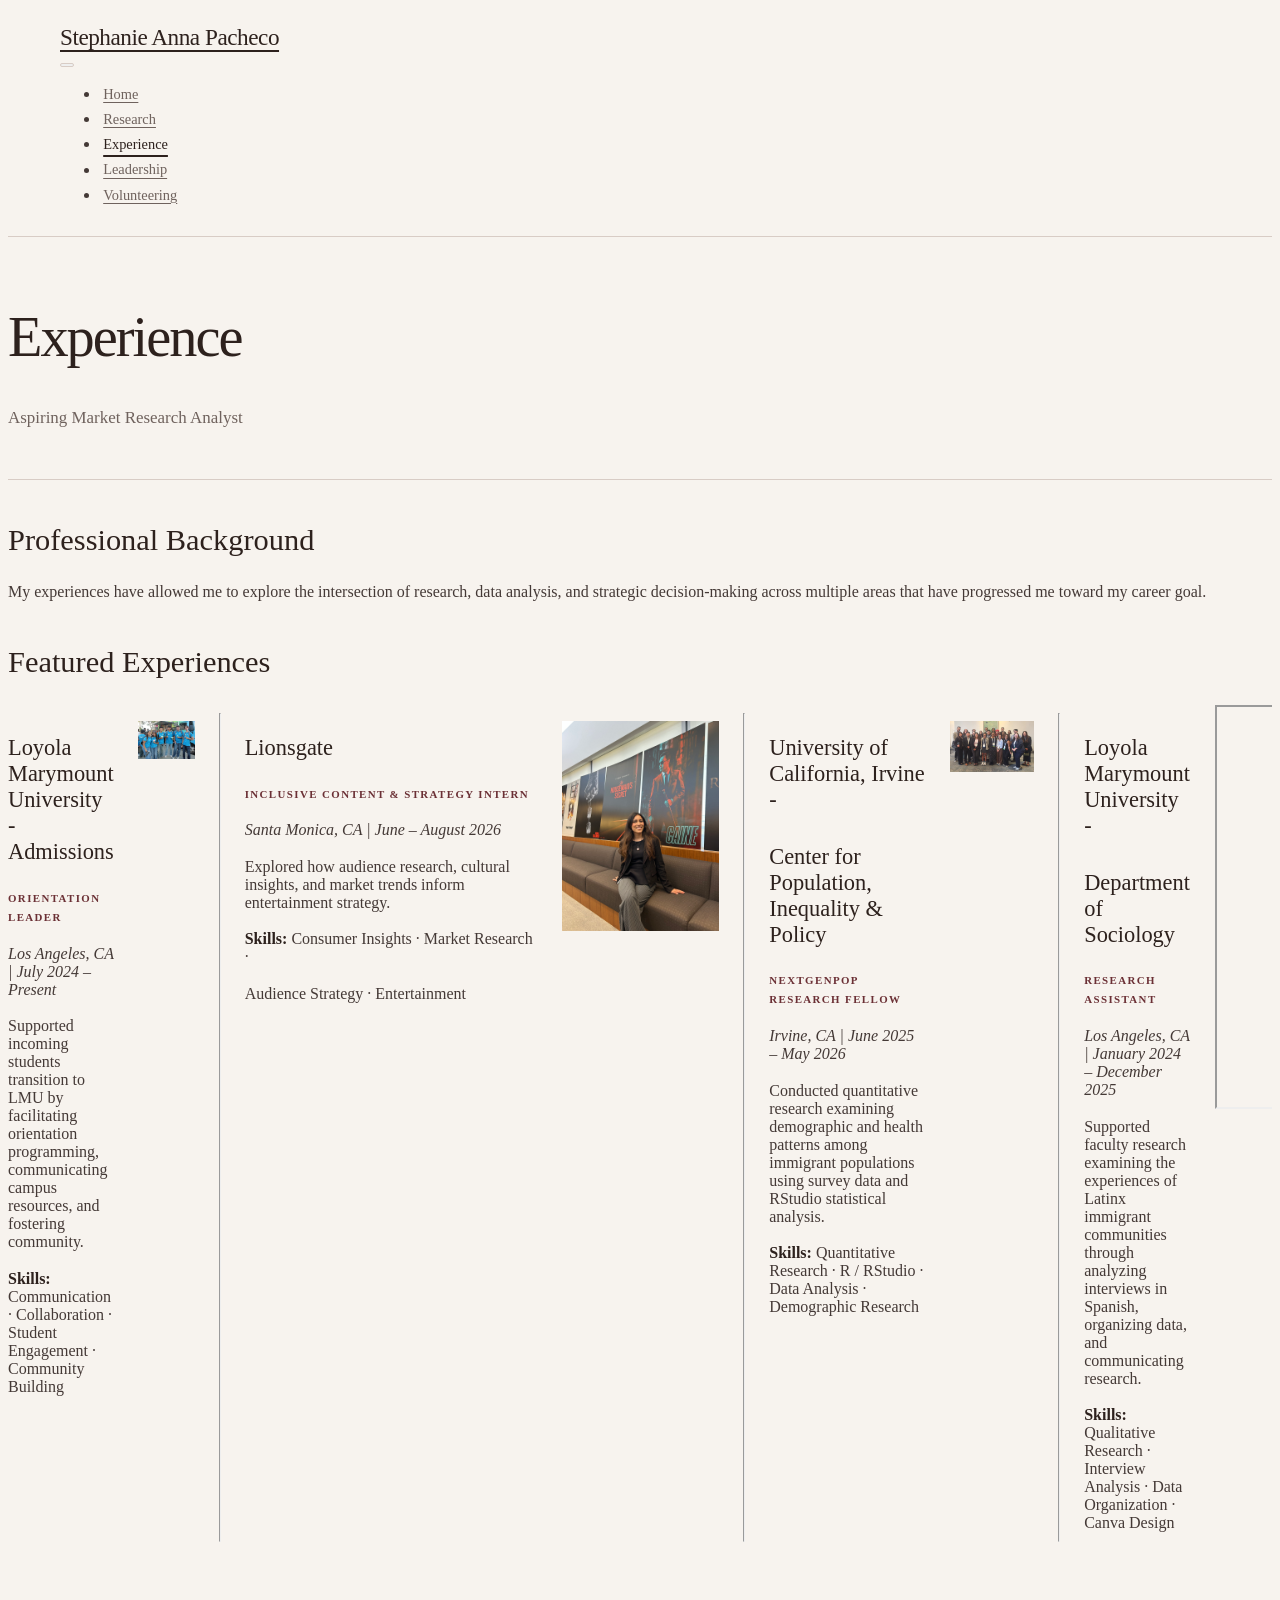
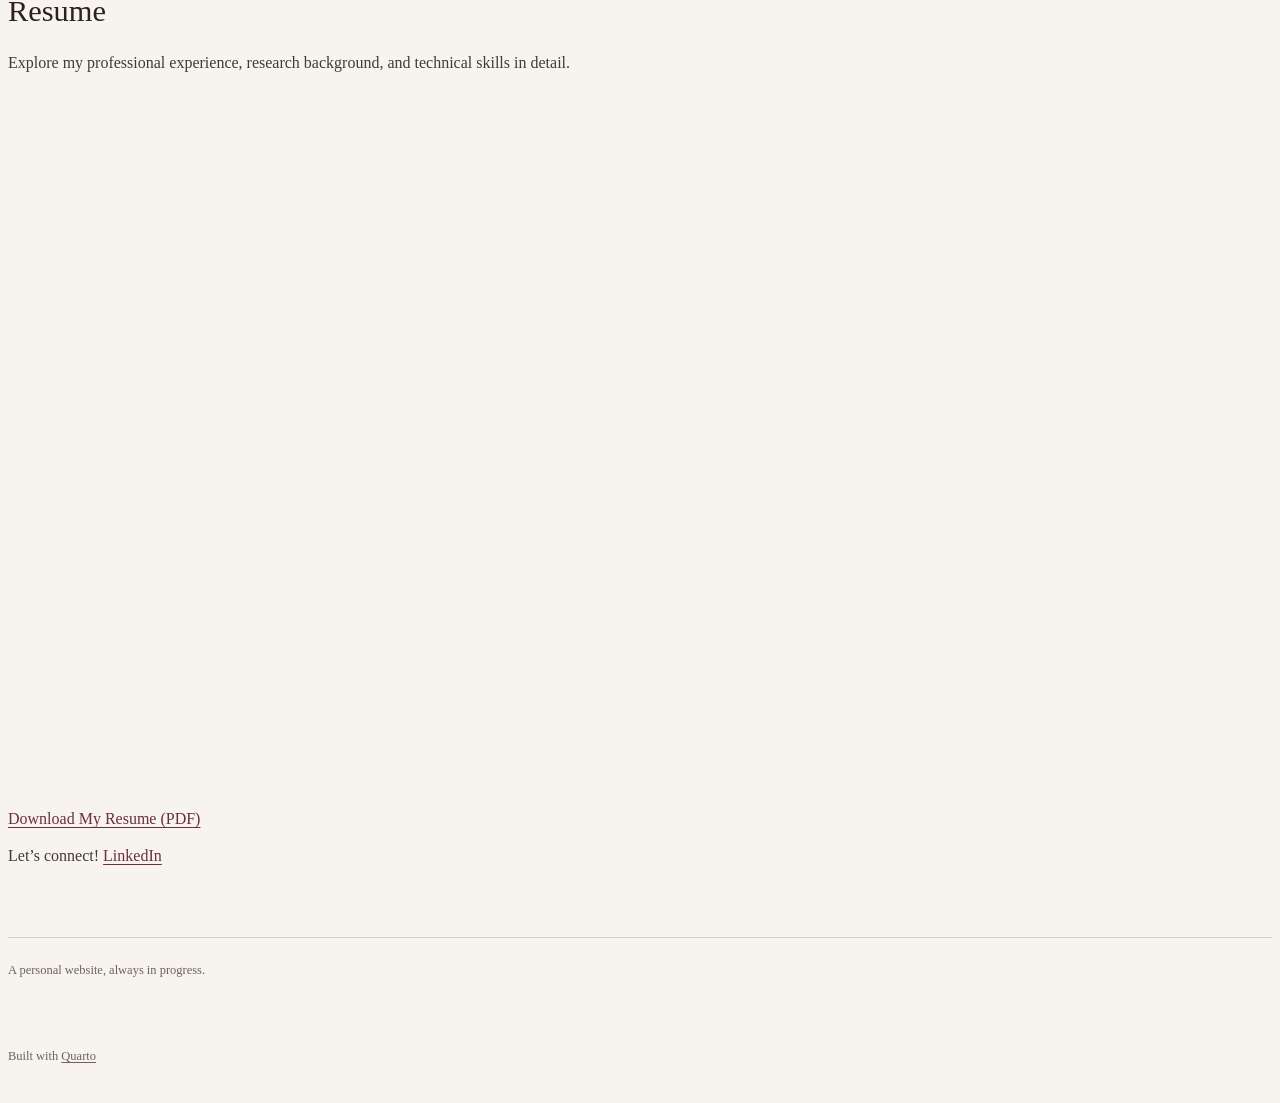
==== commit 60b801ee: "website rough draft (10/4)" ====
--- a/docs/experience.html
+++ b/docs/experience.html
@@ -115,7 +115,7 @@
 <header id="title-block-header" class="quarto-title-block default">
 <div class="quarto-title">
 <h1 class="title">Experience</h1>
-<p class="subtitle lead">Aspiring Market Research Analyst.</p>
+<p class="subtitle lead">Aspiring Market Research Analyst</p>
 </div>
 
 
@@ -164,8 +164,8 @@
 </div>
 </div><hr><div class="columns">
 <div class="column" style="width:65%;">
-<section id="university-of-california-irvine" class="level3">
-<h3 data-anchor-id="university-of-california-irvine">University of California, Irvine</h3>
+<section id="university-of-california-irvine--" class="level3">
+<h3 data-anchor-id="university-of-california-irvine--">University of California, Irvine -</h3>
 </section>
 <section id="center-for-population-inequality-policy" class="level3">
 <h3 data-anchor-id="center-for-population-inequality-policy">Center for Population, Inequality &amp; Policy</h3>
@@ -202,10 +202,10 @@
 <p>
 Explore my professional experience, research background, and technical skills in detail.
 </p>
-<iframe src="assets/Stephanie_Pacheco_Resume.pdf" width="100%" height="700px" style="border: none;">
+<iframe src="assets/Stephanie-Pacheco-RESUME-2026.pdf" width="100%" height="700px" style="border: none;">
 </iframe>
 <p>
-<a href="assets/Stephanie_Pacheco_Resume.pdf" download=""> Download My Resume (PDF) </a>
+<a href="assets/Stephanie-Pacheco-RESUME-2026.pdf" download=""> Download My Resume (PDF) </a>
 </p>
 </section>
 <p>Let’s connect! <a href="https://www.linkedin.com/in/stephanieapacheco/">LinkedIn</a></p>
--- a/docs/_design/styles.css
+++ b/docs/_design/styles.css
@@ -0,0 +1,109 @@
+/* Optional customization: change the dark accent color below.
+   Everything else can stay as it is while you write your site. */
+:root {
+  --paper: #F7F3EE;
+  --ink: #2D211D;
+  --body-ink: #443936;
+  --accent: #6B3035;
+  --accent-dark: #512428;
+  --terracotta: #8A5147;
+  --muted: #6F625D;
+  --rule: #D8CCC5;
+  --serif: Georgia, "Times New Roman", serif;
+}
+
+body { background: var(--paper); color: var(--body-ink); }
+a { color: var(--accent); text-underline-offset: .2em; }
+a:hover { color: #--accent-dark; }
+a:focus-visible, button:focus-visible {
+  outline: 3px solid var(--accent);
+  outline-offset: 5px;
+}
+h1, h2, h3, h4 { color: var(--ink); }
+h1, h2, h3 { font-family: var(--serif); font-weight: 400; }
+h1 { font-size: clamp(2.25rem, 4.4vw, 3.6rem); line-height: 1.13; letter-spacing: -.035em; }
+h2 { font-size: 1.9rem; border: 0; padding-bottom: 0; margin-top: 2.7rem; }
+h3 { font-size: 1.4rem; margin-top: 1.9rem; }
+p { margin-bottom: 1.15rem; }
+li { margin-bottom: .45rem; }
+strong { color: var(--ink); font-weight: 600; }
+
+/* Shared navigation. No extra dropdowns or social-icon extensions. */
+#quarto-header { border-bottom: 1px solid var(--rule); }
+.navbar { background: var(--paper) !important; padding: 1rem 0; }
+.navbar > .container-fluid { max-width: 1160px; margin: auto; padding: 0 32px; }
+.navbar-brand { color: var(--ink) !important; font: 1.45rem var(--serif); letter-spacing: -.02em; }
+.navbar-brand:hover { color: var(--accent) !important; }
+.navbar-nav { gap: .8rem; }
+.navbar .nav-link { color: var(--muted); font-size: .9rem; padding: .45rem .2rem !important; }
+.navbar .nav-link.active { color: var(--ink); text-decoration: underline; text-underline-offset: .45em; text-decoration-thickness: 2px; }
+.navbar .nav-link:hover { color: var(--accent); }
+.navbar-toggler { border: 1px solid var(--rule); border-radius: 4px; }
+
+.home-page #title-block-header { display: none; }
+main.content { padding-top: 2rem; margin-bottom: 4.5rem; }
+#title-block-header { margin-bottom: 2.6rem; padding-bottom: 1.8rem; border-bottom: 1px solid var(--rule); }
+#title-block-header .subtitle { color: var(--muted); font-size: 1.06rem; margin-top: .9rem; max-width: 42rem; }
+.quarto-title-meta { margin-top: 1.4rem; }
+.quarto-title-meta-heading { color: var(--muted); }
+
+/* Home page: the ::: layout blocks in index.qmd use these classes. */
+.home-hero { display: grid; grid-template-columns: minmax(0, 1.4fr) minmax(230px, .8fr); gap: 4rem; align-items: center; padding: 1.7rem 0 3.4rem; }
+.home-hero p:last-child { margin-bottom: 0; }
+.eyebrow, .project-label { color: var(--accent); font-size: .68rem; font-weight: 600; letter-spacing: .13em; line-height: 1.6; }
+h1.display-name { font-size: clamp(3.6rem, 6.2vw, 5.6rem); line-height: 1; margin: .8rem 0 1.25rem; letter-spacing: -.055em; }
+.hero-subtitle { display: inline-block; color: var(--ink); font: italic 1.75rem/1.3 var(--serif); margin-bottom: .2rem; }
+.hero-copy p { max-width: 37rem; }
+.hero-copy p:last-child { display: flex; gap: 1.6rem; align-items: center; flex-wrap: wrap; margin-top: 1.65rem; }
+.primary-link { display: inline-block; background: var(--accent); color: #fff !important; padding: .7rem 1.2rem; border-radius: 4px; text-decoration: none; font-size: .88rem; }
+.primary-link:hover { background: #var(--accent-dark); }
+.quiet-link { font-size: .88rem; }
+.hero-photo { justify-self: end; width: 100%; max-width: 320px; }
+.hero-photo p, .hero-photo figure { margin: 0; }
+.hero-photo img { width: 100%; aspect-ratio: 4 / 5; object-fit: cover; border-radius: 150px 150px 8px 8px; }
+.home-notes { border-top: 1px solid var(--rule); display: grid; grid-template-columns: 1fr 1fr; gap: 4rem; padding-top: 2.5rem; }
+.home-note h2 { font-size: 1.7rem; margin-top: .6rem; margin-bottom: 1rem; }
+.home-note p:last-child a { font-size: .9rem; }
+
+/* Photos and the automatic blog list. */
+.travel-photo { width: 100%; max-height: 480px; object-fit: cover; border-radius: 6px; }
+.quarto-listing { margin-top: 2rem; }
+.quarto-listing-default .quarto-post { border-bottom: 1px solid var(--rule); padding: 1.5rem 0; margin: 0; }
+.quarto-listing-default .quarto-post .listing-title { font: 1.6rem/1.2 var(--serif); margin-bottom: .7rem; }
+.quarto-listing-default .quarto-post .listing-title a { color: var(--ink); }
+.quarto-listing-default .quarto-post .listing-description { color: var(--body-ink); }
+.quarto-listing-default .quarto-post .metadata { color: var(--muted); font-size: .78rem; }
+.quarto-listing-default a { text-decoration: none; }
+.quarto-listing-default a:hover { text-decoration: underline; }
+.listing-no-matching { color: var(--muted); }
+
+.nav-footer { border-top: 1px solid var(--rule); color: var(--muted); font-size: .78rem; background: var(--paper); }
+.nav-footer a { color: var(--muted); }
+.nav-footer-left, .nav-footer-right { padding: .8rem 0; }
+
+@media (min-width: 992px) {
+  .navbar-collapse { justify-content: flex-end; }
+  .navbar-nav.me-auto { margin-right: 0 !important; }
+}
+@media (max-width: 991px) {
+  .navbar-nav { gap: .15rem; padding-top: 1rem; }
+  .navbar > .container-fluid { padding: 0 24px; }
+  .home-hero { gap: 2rem; }
+}
+@media (max-width: 680px) {
+  body { font-size: 17px; }
+  main.content { padding-top: 1.3rem; margin-bottom: 3rem; }
+  h1 { font-size: 2.5rem; }
+  h2 { font-size: 1.7rem; }
+  #title-block-header { margin-bottom: 2rem; }
+  .home-hero { grid-template-columns: 1fr; padding-top: .8rem; padding-bottom: 2.4rem; gap: 2rem; }
+  h1.display-name { font-size: 3.8rem; }
+  .hero-subtitle { font-size: 1.55rem; }
+  .hero-photo { justify-self: start; max-width: 270px; }
+  .home-notes { grid-template-columns: 1fr; gap: 2rem; padding-top: 2rem; }
+  .quarto-listing-default .quarto-post { flex-wrap: wrap; gap: .6rem; }
+  .quarto-listing-default .quarto-post .metadata { flex-basis: 100%; order: -1; }
+  .quarto-listing-default .quarto-post .body { flex-basis: 100%; }
+  .nav-footer { flex-direction: column; align-items: flex-start; gap: 0; }
+  .nav-footer-left, .nav-footer-right { text-align: left; padding: .5rem 0; }
+}
